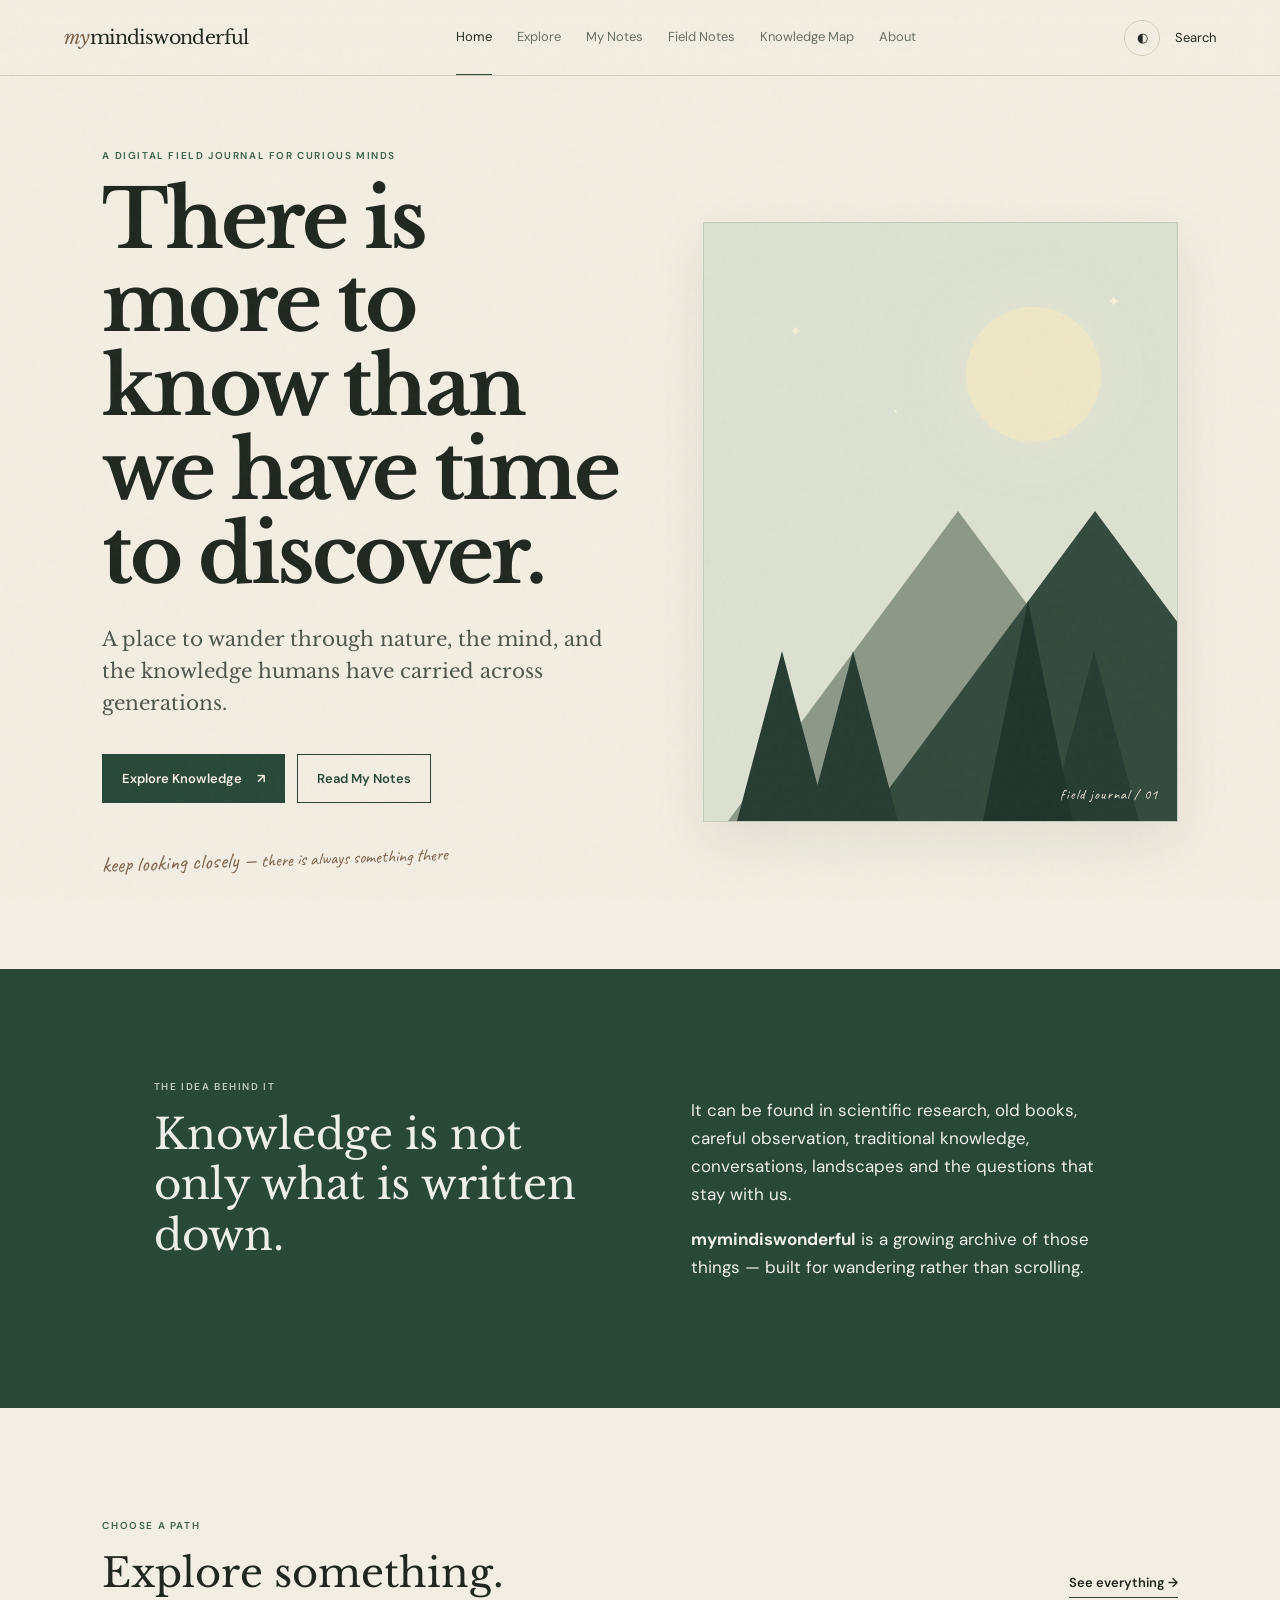
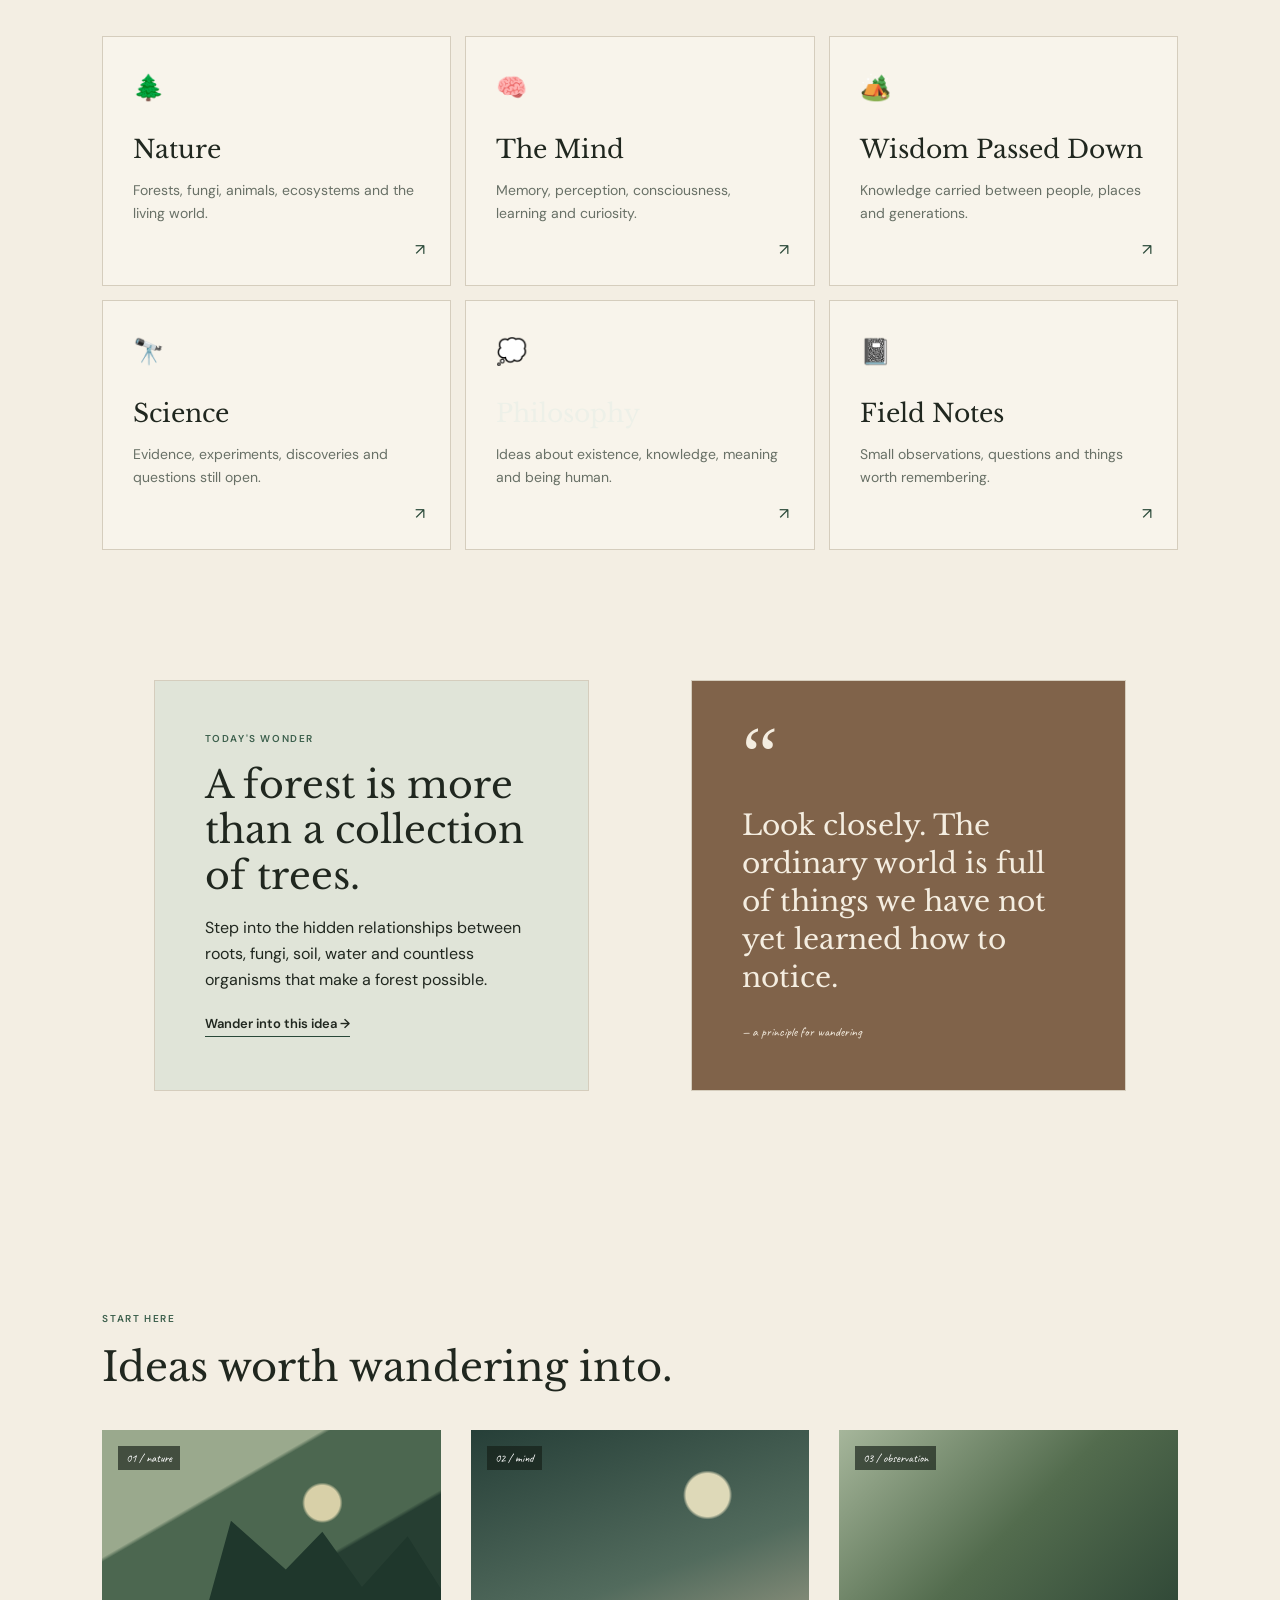
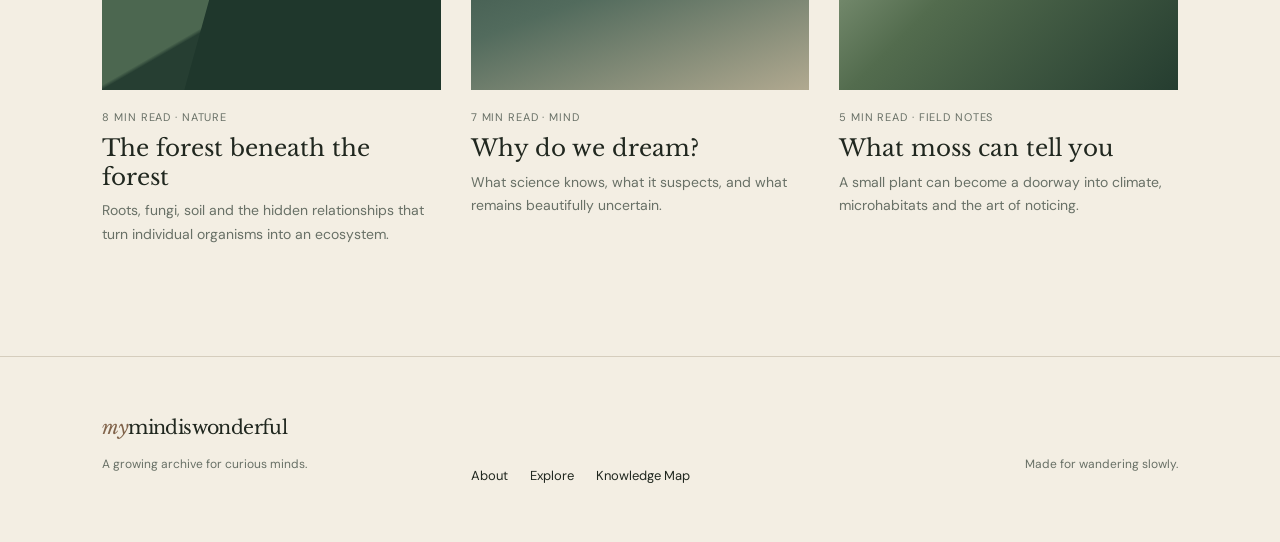
==== index.html @ 135b4496 "add files via upload" ====
<!doctype html>
<html lang="en">
<head>
  <meta charset="utf-8">
  <meta name="viewport" content="width=device-width, initial-scale=1">
  <meta name="description" content="mymindiswonderful — a quiet digital haven for nature, the human mind, traditional wisdom and ideas worth preserving.">
  <title>mymindiswonderful — Wander. Learn. Wonder.</title>
  <link rel="preconnect" href="https://fonts.googleapis.com">
  <link rel="preconnect" href="https://fonts.gstatic.com" crossorigin>
  <link href="https://fonts.googleapis.com/css2?family=Caveat:wght@500;600&family=DM+Sans:wght@400;500;600&family=Libre+Baskerville:wght@400;700&display=swap" rel="stylesheet">
  <link rel="stylesheet" href="styles.css">
</head>
<body>
  <div class="grain" aria-hidden="true"></div>
  <header class="site-header">
    <a class="brand" href="index.html"><span>my</span>mindiswonderful</a>
    <nav aria-label="Main navigation">
      <a class="active" href="index.html">Home</a>
      <a href="explore.html">Explore</a>
      <a href="notes.html">My Notes</a>
      <a href="field-notes.html">Field Notes</a>
      <a href="knowledge-map.html">Knowledge Map</a>
      <a href="about.html">About</a>
    </nav>
    <div class="header-actions">
      <button class="icon-btn" id="themeToggle" aria-label="Toggle dark mode">◐</button>
      <a class="search-link" href="explore.html#search">Search</a>
    </div>
  </header>

  <main>
    <section class="hero">
      <div class="hero-copy">
        <p class="eyebrow">A digital field journal for curious minds</p>
        <h1>There is more to know than we have time to discover.</h1>
        <p class="hero-lede">A place to wander through nature, the mind, and the knowledge humans have carried across generations.</p>
        <div class="hero-actions">
          <a class="button button-dark" href="explore.html">Explore Knowledge <span>↗</span></a>
          <a class="button button-paper" href="notes.html">Read My Notes</a>
        </div>
        <p class="hand-note">keep looking closely — <span>there is always something there</span></p>
      </div>
      <div class="hero-art" aria-label="Illustration of a forest, moon and stars">
        <div class="moon"></div>
        <div class="mountain mountain-back"></div>
        <div class="mountain mountain-front"></div>
        <div class="pine p1"></div><div class="pine p2"></div><div class="pine p3"></div><div class="pine p4"></div>
        <span class="star s1">✦</span><span class="star s2">·</span><span class="star s3">✦</span>
        <span class="art-caption">field journal / 01</span>
      </div>
    </section>

    <section class="philosophy section-grid">
      <div>
        <p class="eyebrow">The idea behind it</p>
        <h2>Knowledge is not only what is written down.</h2>
      </div>
      <div class="prose">
        <p>It can be found in scientific research, old books, careful observation, traditional knowledge, conversations, landscapes and the questions that stay with us.</p>
        <p><strong>mymindiswonderful</strong> is a growing archive of those things — built for wandering rather than scrolling.</p>
      </div>
    </section>

    <section class="explore-strip">
      <div class="section-heading">
        <div><p class="eyebrow">Choose a path</p><h2>Explore something.</h2></div>
        <a class="text-link" href="explore.html">See everything →</a>
      </div>
      <div class="category-grid">
        <a class="category-card nature" href="explore.html?category=Nature"><span class="category-icon">🌲</span><h3>Nature</h3><p>Forests, fungi, animals, ecosystems and the living world.</p><span class="card-arrow">↗</span></a>
        <a class="category-card mind" href="explore.html?category=Mind"><span class="category-icon">🧠</span><h3>The Mind</h3><p>Memory, perception, consciousness, learning and curiosity.</p><span class="card-arrow">↗</span></a>
        <a class="category-card wisdom" href="explore.html?category=Wisdom"><span class="category-icon">🏕️</span><h3>Wisdom Passed Down</h3><p>Knowledge carried between people, places and generations.</p><span class="card-arrow">↗</span></a>
        <a class="category-card science" href="explore.html?category=Science"><span class="category-icon">🔭</span><h3>Science</h3><p>Evidence, experiments, discoveries and questions still open.</p><span class="card-arrow">↗</span></a>
        <a class="category-card philosophy" href="explore.html?category=Philosophy"><span class="category-icon">💭</span><h3>Philosophy</h3><p>Ideas about existence, knowledge, meaning and being human.</p><span class="card-arrow">↗</span></a>
        <a class="category-card notes" href="notes.html"><span class="category-icon">📓</span><h3>Field Notes</h3><p>Small observations, questions and things worth remembering.</p><span class="card-arrow">↗</span></a>
      </div>
    </section>

    <section class="wonder section-grid">
      <div class="wonder-card">
        <p class="eyebrow">Today's Wonder</p>
        <h2 id="dailyTitle">A forest is more than a collection of trees.</h2>
        <p id="dailyText">Step into the hidden relationships between roots, fungi, soil, water and countless organisms that make a forest possible.</p>
        <a class="text-link" href="article.html?id=forest">Wander into this idea →</a>
      </div>
      <div class="quote-card">
        <span class="quote-mark">“</span>
        <p>Look closely. The ordinary world is full of things we have not yet learned how to notice.</p>
        <span class="quote-source">— a principle for wandering</span>
      </div>
    </section>

    <section class="featured">
      <div class="section-heading">
        <div><p class="eyebrow">Start here</p><h2>Ideas worth wandering into.</h2></div>
      </div>
      <div class="article-grid">
        <a class="article-card large" href="article.html?id=forest">
          <div class="article-image forest-image"><span>01 / nature</span></div>
          <div class="article-meta">8 min read · Nature</div>
          <h3>The forest beneath the forest</h3>
          <p>Roots, fungi, soil and the hidden relationships that turn individual organisms into an ecosystem.</p>
        </a>
        <a class="article-card" href="article.html?id=dreams">
          <div class="article-image dream-image"><span>02 / mind</span></div>
          <div class="article-meta">7 min read · Mind</div>
          <h3>Why do we dream?</h3>
          <p>What science knows, what it suspects, and what remains beautifully uncertain.</p>
        </a>
        <a class="article-card" href="article.html?id=moss">
          <div class="article-image moss-image"><span>03 / observation</span></div>
          <div class="article-meta">5 min read · Field Notes</div>
          <h3>What moss can tell you</h3>
          <p>A small plant can become a doorway into climate, microhabitats and the art of noticing.</p>
        </a>
      </div>
    </section>
  </main>

  <footer class="site-footer">
    <div><a class="brand" href="index.html"><span>my</span>mindiswonderful</a><p>A growing archive for curious minds.</p></div>
    <div class="footer-links"><a href="about.html">About</a><a href="explore.html">Explore</a><a href="knowledge-map.html">Knowledge Map</a></div>
    <p class="copyright">Made for wandering slowly.</p>
  </footer>
  <script src="app.js"></script>
</body>
</html>
---- styles.css ----
:root{
--paper:#f3eee3;--paper-2:#ebe4d5;--ink:#20271f;--muted:#687066;--green:#294838;--green-2:#3d604d;--brown:#80634a;--line:#d5cdbd;--card:#f8f4eb;--shadow:0 18px 55px rgba(35,43,33,.08);
}
*{box-sizing:border-box}html{scroll-behavior:smooth}body{margin:0;background:var(--paper);color:var(--ink);font-family:"DM Sans",sans-serif;line-height:1.65}a{color:inherit;text-decoration:none}.grain{position:fixed;inset:0;pointer-events:none;opacity:.05;z-index:100;background-image:url("data:image/svg+xml,%3Csvg viewBox='0 0 180 180' xmlns='http://www.w3.org/2000/svg'%3E%3Cfilter id='n'%3E%3CfeTurbulence type='fractalNoise' baseFrequency='.9' numOctaves='4' stitchTiles='stitch'/%3E%3C/filter%3E%3Crect width='100%25' height='100%25' filter='url(%23n)' opacity='.6'/%3E%3C/svg%3E")}
.site-header{height:76px;display:flex;align-items:center;justify-content:space-between;padding:0 5vw;border-bottom:1px solid var(--line);position:sticky;top:0;z-index:50;background:color-mix(in srgb,var(--paper) 92%,transparent);backdrop-filter:blur(12px)}.brand{font-family:"Libre Baskerville",serif;font-size:19px;letter-spacing:-.6px;white-space:nowrap}.brand span{font-style:italic;color:var(--brown)}nav{display:flex;gap:25px;font-size:13px;color:var(--muted)}nav a{padding:26px 0;border-bottom:1px solid transparent}nav a:hover,nav a.active{color:var(--ink);border-bottom-color:var(--green)}.header-actions{display:flex;align-items:center;gap:15px}.icon-btn{border:1px solid var(--line);background:transparent;border-radius:50%;width:36px;height:36px;cursor:pointer;color:var(--ink)}.search-link{font-size:13px}.hero{min-height:calc(100vh - 76px);padding:8vh 8vw;display:grid;grid-template-columns:1.05fr .95fr;align-items:center;gap:6vw}.eyebrow{text-transform:uppercase;letter-spacing:.16em;font-size:10px;font-weight:600;color:var(--green-2);margin:0 0 14px}.hero h1{font-family:"Libre Baskerville",serif;font-size:clamp(45px,6.3vw,92px);line-height:1.04;letter-spacing:-3px;max-width:850px;margin:0 0 25px}.hero-lede{font-family:"Libre Baskerville",serif;font-size:20px;line-height:1.6;max-width:650px;color:#4e574e}.hero-actions{display:flex;gap:12px;margin-top:35px}.button{display:inline-flex;align-items:center;justify-content:center;gap:15px;padding:13px 19px;border:1px solid var(--green);font-size:13px;font-weight:600;cursor:pointer}.button-dark{background:var(--green);color:#f7f1e5}.button-paper{background:transparent;color:var(--green)}.hand-note{font-family:"Caveat",cursive;font-size:22px;color:var(--brown);margin-top:35px;transform:rotate(-2deg)}.hand-note span{font-size:18px}.hero-art{height:600px;position:relative;overflow:hidden;background:#dce1d2;border:1px solid #c5cbbd;box-shadow:var(--shadow)}.moon{width:135px;height:135px;border-radius:50%;background:#eee7c8;position:absolute;right:16%;top:14%;box-shadow:0 0 70px rgba(244,238,203,.45)}.mountain{position:absolute;bottom:0;width:0;height:0;border-left:230px solid transparent;border-right:230px solid transparent;border-bottom:310px solid #536554}.mountain-back{left:5%;opacity:.75;border-bottom-color:#72806f}.mountain-front{left:34%;border-bottom-color:#344a3d}.pine{position:absolute;bottom:0;width:0;height:0;border-left:45px solid transparent;border-right:45px solid transparent;border-bottom:170px solid #263b31}.p1{left:7%;}.p2{left:22%;border-bottom-height:220px}.p3{right:8%;}.p4{right:22%;border-bottom:220px solid #1f342b}.star{position:absolute;color:#f5efd5}.s1{top:16%;left:18%}.s2{top:28%;left:40%;font-size:25px}.s3{top:11%;right:12%}.art-caption{position:absolute;bottom:18px;right:18px;color:#f0eadc;font:14px "Caveat",cursive;letter-spacing:.08em}.section-grid{display:grid;grid-template-columns:1fr 1fr;gap:8vw;padding:110px 12vw}.philosophy{background:var(--green);color:#edf0e8}.philosophy .eyebrow{color:#bdcdbd}.philosophy h2{font:42px/1.2 "Libre Baskerville",serif;margin:0}.prose{font-size:17px;max-width:650px}.explore-strip,.featured,.continue{padding:110px 8vw}.section-heading{display:flex;align-items:end;justify-content:space-between;margin-bottom:38px}.section-heading h2,.explore-strip h2{font:40px "Libre Baskerville",serif;margin:0}.text-link{font-weight:600;font-size:13px;border-bottom:1px solid var(--green);padding-bottom:4px}.category-grid{display:grid;grid-template-columns:repeat(3,1fr);gap:14px}.category-card{min-height:250px;padding:30px;background:var(--card);border:1px solid var(--line);position:relative;transition:transform .25s,box-shadow .25s}.category-card:hover{transform:translateY(-5px);box-shadow:var(--shadow)}.category-card h3{font:25px "Libre Baskerville",serif;margin:25px 0 8px}.category-card p{color:var(--muted);font-size:14px;max-width:300px}.category-icon{font-size:25px}.card-arrow{position:absolute;right:25px;bottom:22px;color:var(--green)}.wonder{padding-top:20px}.wonder-card,.quote-card{padding:50px;border:1px solid var(--line)}.wonder-card{background:#e0e4d8}.wonder-card h2{font:38px/1.2 "Libre Baskerville",serif;margin:10px 0}.quote-card{background:var(--brown);color:#f4ede0;display:flex;flex-direction:column;justify-content:center}.quote-mark{font:80px Georgia;line-height:.6}.quote-card p{font:28px/1.35 "Libre Baskerville",serif}.quote-source{font:13px "Caveat",cursive}.article-grid{display:grid;grid-template-columns:repeat(3,1fr);gap:30px}.article-card{display:block}.article-image{height:260px;position:relative;overflow:hidden;margin-bottom:18px;background:#64735e}.article-image span{position:absolute;left:16px;top:16px;font:12px "Caveat",cursive;color:#fff;background:rgba(20,30,22,.65);padding:4px 8px}.forest-image{background:radial-gradient(circle at 65% 28%,#d8d0a8 0 6%,transparent 7%),linear-gradient(150deg,#9aa98d 0 28%,#4c6750 29% 56%,#263e32 57%)}.forest-image:after{content:"";position:absolute;inset:35% -10% -20% 20%;background:#1f372c;clip-path:polygon(20% 0,38% 22%,50% 5%,63% 30%,78% 7%,100% 55%,100% 100%,0 100%)}.dream-image{background:radial-gradient(circle at 70% 25%,#ded9b8 0 7%,transparent 8%),linear-gradient(160deg,#263f38,#526b5d 55%,#b1a990)}.moss-image{background:linear-gradient(135deg,#a6b69b,#536c4e 45%,#253d30)}.sky-image{background:linear-gradient(180deg,#7d9aa0 0 45%,#d7d1b6 46% 58%,#63745f 59%)}.article-meta{font-size:11px;text-transform:uppercase;letter-spacing:.08em;color:var(--muted)}.article-card h3{font:23px/1.25 "Libre Baskerville",serif;margin:8px 0}.article-card p{font-size:14px;color:var(--muted);margin:0}.site-footer{padding:55px 8vw;border-top:1px solid var(--line);display:grid;grid-template-columns:1fr 1fr 1fr;gap:30px;align-items:end}.site-footer p{font-size:12px;color:var(--muted)}.footer-links{display:flex;gap:22px;font-size:13px}.copyright{text-align:right}.page{max-width:1280px;margin:auto;padding:90px 6vw}.page-intro{max-width:850px;margin:0 auto 75px;text-align:center}.page-intro h1,.about-hero h1{font:clamp(48px,7vw,82px)/1.08 "Libre Baskerville",serif;letter-spacing:-3px;margin:0 0 20px}.page-intro>p:last-child{font:19px/1.6 "Libre Baskerville",serif;color:var(--muted)}.search-panel{border:1px solid var(--line);padding:30px;background:var(--card);margin-bottom:70px}.search-panel label{display:block;font:26px "Libre Baskerville",serif;margin-bottom:18px}.search-row{display:flex;gap:10px}.search-row input{flex:1;padding:14px 16px;border:1px solid var(--line);background:var(--paper);font:15px "DM Sans",sans-serif;color:var(--ink)}.filters{display:flex;gap:8px;flex-wrap:wrap;margin-top:20px}.filter{border:1px solid var(--line);background:transparent;padding:7px 11px;font-size:12px;cursor:pointer}.filter.active{background:var(--green);color:#fff;border-color:var(--green)}.results-head{display:flex;justify-content:space-between;align-items:end;margin-bottom:22px}.results-head span{font-size:12px;color:var(--muted)}.explore-grid{display:grid;grid-template-columns:repeat(3,1fr);gap:42px 28px}.empty-state{grid-column:1/-1;padding:80px;text-align:center;border:1px dashed var(--line)}.surprise-modal{position:fixed;inset:0;background:rgba(22,29,23,.55);z-index:100;display:grid;place-items:center;padding:25px}.surprise-box{max-width:620px;background:var(--paper);padding:55px;position:relative;box-shadow:var(--shadow)}.surprise-box h2{font:36px "Libre Baskerville",serif}.surprise-box p{color:var(--muted)}.close{position:absolute;right:18px;top:15px;border:0;background:transparent;font-size:28px;cursor:pointer}.notebook-intro{text-align:left;max-width:900px}.notebook-intro .hand-note{display:block}.notes-list{max-width:850px;margin:auto;display:grid;gap:30px}.note-paper{background:#eee4c9;border:1px solid #d2c3a7;padding:45px;box-shadow:4px 6px 0 rgba(89,70,47,.07);position:relative}.note-paper:before{content:"";position:absolute;left:0;top:0;bottom:0;width:4px;background:#a45d47;opacity:.7}.note-stamp{position:absolute;right:25px;top:20px;font-size:10px;letter-spacing:.1em;color:#80634a}.note-paper h2{font:31px "Libre Baskerville",serif}.note-paper p{color:#565346}.note-tags{display:flex;gap:7px;flex-wrap:wrap;margin-top:20px}.note-tags span{border:1px solid var(--line);padding:3px 8px;font-size:10px;text-transform:uppercase;letter-spacing:.06em}.field-grid{display:grid;grid-template-columns:1.2fr .8fr;gap:25px}.field-card{background:var(--card);border:1px solid var(--line)}.field-card.tall{grid-row:span 2}.field-photo{height:260px}.field-card.tall .field-photo{height:410px}.river-photo{background:linear-gradient(160deg,#6c7e72,#a8b2a0 55%,#455b4d)}.forest-photo{background:linear-gradient(150deg,#bac6aa,#4e674f 45%,#243d30)}.sky-photo{background:linear-gradient(180deg,#829ba1,#ddd5b7 55%,#596b56)}.field-content{padding:28px}.field-number{font:13px "Caveat",cursive;color:var(--brown);letter-spacing:.1em}.field-content h2{font:28px "Libre Baskerville",serif;margin:8px 0}.field-meta{font-size:11px;color:var(--muted);text-transform:uppercase;letter-spacing:.06em}.map-shell{height:600px;background:#e5e6d9;border:1px solid var(--line);position:relative;overflow:hidden}.connections{position:absolute;inset:0;width:100%;height:100%}.connections path{fill:none;stroke:#8d9b89;stroke-width:1.2;stroke-dasharray:5 8}.map-node{position:absolute;width:125px;height:125px;border-radius:50%;background:var(--paper);border:1px solid #aeb8a8;display:grid;place-items:center;text-align:center;align-content:center;box-shadow:0 8px 30px rgba(40,50,40,.08)}.map-node b{font-size:11px;letter-spacing:.08em}.map-node small{font:13px "Caveat",cursive;color:var(--brown)}.central{left:calc(50% - 62px);top:calc(50% - 62px);width:145px;height:145px;background:var(--green);color:#fff;border-color:var(--green)}.central small{color:#d1ddcf}.n1{left:10%;top:10%}.n2{right:10%;top:10%}.n3{left:8%;bottom:10%}.n4{right:8%;bottom:10%}.n5{left:calc(50% - 62px);top:1%}.n6{left:calc(50% - 62px);bottom:1%}.map-caption{text-align:center;color:var(--muted);font:18px "Caveat",cursive}.about-hero{padding:70px 0 120px;max-width:1050px}.about-hero h1{font-size:60px}.about-grid{padding:90px 0;border-top:1px solid var(--line);border-bottom:1px solid var(--line)}.prose.large{font:19px/1.8 "Libre Baskerville",serif}.ethics{padding:100px 0}.ethics-grid{display:grid;grid-template-columns:repeat(5,1fr);gap:1px;background:var(--line);margin-top:35px}.ethics-grid div{background:var(--paper);padding:25px}.ethics-grid h3{font:20px "Libre Baskerville",serif}.ethics-grid p{font-size:13px;color:var(--muted)}.reading-progress{position:fixed;top:0;left:0;right:0;height:3px;background:transparent;z-index:100}.reading-progress span{display:block;height:100%;background:var(--brown);width:0}.article-page{padding:70px 7vw}.article-topline{display:flex;justify-content:space-between;font-size:11px;text-transform:uppercase;letter-spacing:.08em;color:var(--muted);max-width:1050px;margin:auto}.article-header{max-width:900px;margin:70px auto 45px;text-align:center}.article-header h1{font:clamp(45px,7vw,78px)/1.08 "Libre Baskerville",serif;letter-spacing:-3px;margin:0 0 25px}.article-subtitle{font:20px/1.6 "Libre Baskerville",serif;color:var(--muted)}.article-byline{font-size:12px;color:var(--brown);margin-top:25px}.article-hero{height:500px;max-width:1200px;margin:0 auto 80px;position:relative}.article-hero span{position:absolute;bottom:18px;left:18px;color:#fff;background:rgba(20,30,22,.65);padding:5px 10px;font:13px "Caveat",cursive}.article-layout{display:grid;grid-template-columns:220px 1fr;gap:70px;max-width:1000px;margin:auto}.toc{position:sticky;top:105px;height:max-content}.toc a{display:block;font-size:12px;color:var(--muted);padding:7px 0}.toc a:hover{color:var(--green)}.article-body{font:18px/1.9 "Libre Baskerville",serif}.article-body .lead{font-size:23px;line-height:1.65}.article-body section{margin:70px 0;scroll-margin-top:100px}.article-body h2{font:31px "Libre Baskerville",serif}.article-body blockquote{margin:45px 0;padding:25px 0 25px 30px;border-left:2px solid var(--brown);font:24px/1.5 "Caveat",cursive;color:var(--brown)}.knowledge-labels{font-family:"DM Sans",sans-serif;background:var(--paper-2);padding:25px}.knowledge-labels h3{font:20px "Libre Baskerville",serif}.status-row{display:flex;gap:12px;flex-wrap:wrap}.status-row span{font-size:11px;border:1px solid var(--line);padding:6px 9px}.sources{font-family:"DM Sans",sans-serif;border-top:1px solid var(--line);padding-top:20px}.sources h2{font-family:"Libre Baskerville",serif}.source-note{font-size:14px;color:var(--muted)}.sources li{font-size:13px;margin:10px 0}.continue{background:var(--paper-2)}.continue h2{font:38px "Libre Baskerville",serif;margin:0 0 35px}

html[data-theme="dark"]{--paper:#18231d;--paper-2:#202d25;--ink:#e9e5d9;--muted:#a9b2a7;--green:#9db29d;--green-2:#b7c9b5;--brown:#c3a17f;--line:#354239;--card:#1e2a22;--shadow:0 18px 55px rgba(0,0,0,.2)}html[data-theme="dark"] .hero-art{background:#26372f;border-color:#425248}html[data-theme="dark"] .mountain-back{border-bottom-color:#415748}html[data-theme="dark"] .mountain-front{border-bottom-color:#1b2b23}html[data-theme="dark"] .pine{border-bottom-color:#14241c}html[data-theme="dark"] .philosophy{background:#111a15}html[data-theme="dark"] .category-card{background:var(--card)}html[data-theme="dark"] .wonder-card{background:#29382f}html[data-theme="dark"] .quote-card{background:#4a3b2f}html[data-theme="dark"] .map-shell{background:#202b24}html[data-theme="dark"] .note-paper{background:#2d3027;color:#e9e5d9}

@media(max-width:900px){.site-header{padding:0 4vw}.site-header nav{display:none}.hero{grid-template-columns:1fr;padding:70px 6vw}.hero-art{height:420px}.section-grid,.about-grid{grid-template-columns:1fr;padding:75px 7vw;gap:40px}.category-grid,.article-grid,.explore-grid{grid-template-columns:1fr 1fr}.field-grid{grid-template-columns:1fr}.field-card.tall{grid-row:auto}.ethics-grid{grid-template-columns:1fr 1fr}.article-layout{grid-template-columns:1fr;gap:20px}.toc{position:static;display:flex;gap:15px;overflow:auto;border-bottom:1px solid var(--line);padding-bottom:10px}.toc a{white-space:nowrap}.article-hero{height:380px}.site-footer{grid-template-columns:1fr}.copyright{text-align:left}.map-shell{height:520px}}
@media(max-width:600px){.brand{font-size:16px}.header-actions .search-link{display:none}.hero h1{font-size:46px;letter-spacing:-2px}.hero-lede{font-size:17px}.hero-art{height:330px}.category-grid,.article-grid,.explore-grid{grid-template-columns:1fr}.wonder{padding-top:0}.wonder-card,.quote-card{padding:32px}.page{padding:65px 5vw}.page-intro h1,.about-hero h1{font-size:46px;letter-spacing:-2px}.search-row{flex-direction:column}.about-hero{padding:30px 0 80px}.ethics-grid{grid-template-columns:1fr}.map-shell{height:450px}.map-node{width:90px;height:90px}.central{width:115px;height:115px}.n1{left:2%;top:7%}.n2{right:2%;top:7%}.n3{left:2%;bottom:7%}.n4{right:2%;bottom:7%}.n5,.n6{left:calc(50% - 45px)}.article-page{padding:45px 5vw}.article-topline span:nth-child(3){display:none}.article-header h1{font-size:45px;letter-spacing:-2px}.article-hero{height:300px;margin-bottom:45px}.article-body{font-size:16px}.article-body .lead{font-size:19px}.continue{padding:70px 5vw}.footer-links{flex-wrap:wrap}.note-paper{padding:32px}.note-stamp{position:static;margin-bottom:10px}}
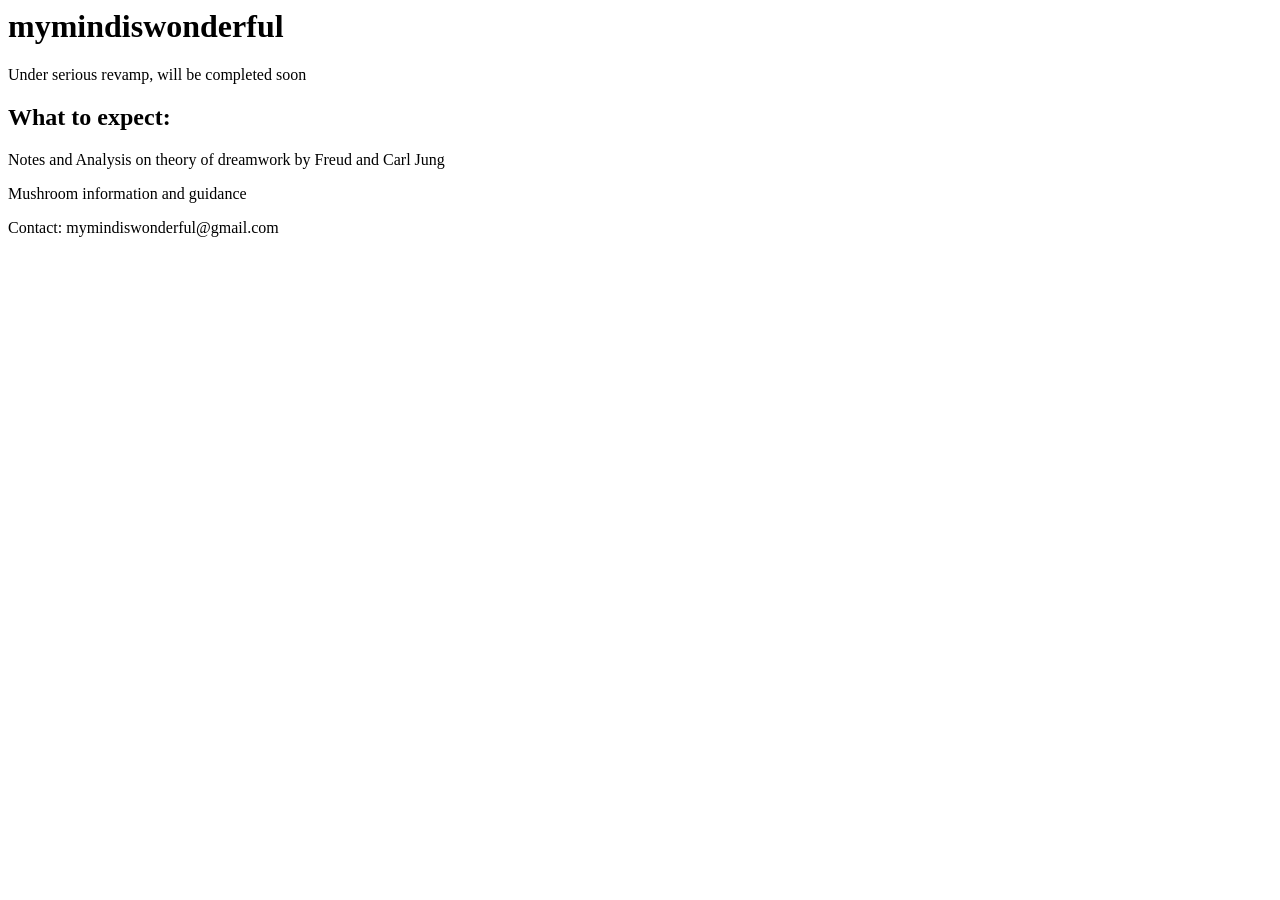
==== commit 3af20284: "Rename main.html to index.html" ====
--- a/index.html
+++ b/index.html
@@ -1,127 +1,13 @@
-<!doctype html>
-<html lang="en">
-<head>
-  <meta charset="utf-8">
-  <meta name="viewport" content="width=device-width, initial-scale=1">
-  <meta name="description" content="mymindiswonderful — a quiet digital haven for nature, the human mind, traditional wisdom and ideas worth preserving.">
-  <title>mymindiswonderful — Wander. Learn. Wonder.</title>
-  <link rel="preconnect" href="https://fonts.googleapis.com">
-  <link rel="preconnect" href="https://fonts.gstatic.com" crossorigin>
-  <link href="https://fonts.googleapis.com/css2?family=Caveat:wght@500;600&family=DM+Sans:wght@400;500;600&family=Libre+Baskerville:wght@400;700&display=swap" rel="stylesheet">
-  <link rel="stylesheet" href="styles.css">
-</head>
-<body>
-  <div class="grain" aria-hidden="true"></div>
-  <header class="site-header">
-    <a class="brand" href="index.html"><span>my</span>mindiswonderful</a>
-    <nav aria-label="Main navigation">
-      <a class="active" href="index.html">Home</a>
-      <a href="explore.html">Explore</a>
-      <a href="notes.html">My Notes</a>
-      <a href="field-notes.html">Field Notes</a>
-      <a href="knowledge-map.html">Knowledge Map</a>
-      <a href="about.html">About</a>
-    </nav>
-    <div class="header-actions">
-      <button class="icon-btn" id="themeToggle" aria-label="Toggle dark mode">◐</button>
-      <a class="search-link" href="explore.html#search">Search</a>
-    </div>
-  </header>
+<html>
+    <head>
+        <title>mymindiswonderful</title>
+        <meta name="viewport" content="width=device-width, initial-scale=1.0">
+    </head>
 
-  <main>
-    <section class="hero">
-      <div class="hero-copy">
-        <p class="eyebrow">A digital field journal for curious minds</p>
-        <h1>There is more to know than we have time to discover.</h1>
-        <p class="hero-lede">A place to wander through nature, the mind, and the knowledge humans have carried across generations.</p>
-        <div class="hero-actions">
-          <a class="button button-dark" href="explore.html">Explore Knowledge <span>↗</span></a>
-          <a class="button button-paper" href="notes.html">Read My Notes</a>
-        </div>
-        <p class="hand-note">keep looking closely — <span>there is always something there</span></p>
-      </div>
-      <div class="hero-art" aria-label="Illustration of a forest, moon and stars">
-        <div class="moon"></div>
-        <div class="mountain mountain-back"></div>
-        <div class="mountain mountain-front"></div>
-        <div class="pine p1"></div><div class="pine p2"></div><div class="pine p3"></div><div class="pine p4"></div>
-        <span class="star s1">✦</span><span class="star s2">·</span><span class="star s3">✦</span>
-        <span class="art-caption">field journal / 01</span>
-      </div>
-    </section>
-
-    <section class="philosophy section-grid">
-      <div>
-        <p class="eyebrow">The idea behind it</p>
-        <h2>Knowledge is not only what is written down.</h2>
-      </div>
-      <div class="prose">
-        <p>It can be found in scientific research, old books, careful observation, traditional knowledge, conversations, landscapes and the questions that stay with us.</p>
-        <p><strong>mymindiswonderful</strong> is a growing archive of those things — built for wandering rather than scrolling.</p>
-      </div>
-    </section>
-
-    <section class="explore-strip">
-      <div class="section-heading">
-        <div><p class="eyebrow">Choose a path</p><h2>Explore something.</h2></div>
-        <a class="text-link" href="explore.html">See everything →</a>
-      </div>
-      <div class="category-grid">
-        <a class="category-card nature" href="explore.html?category=Nature"><span class="category-icon">🌲</span><h3>Nature</h3><p>Forests, fungi, animals, ecosystems and the living world.</p><span class="card-arrow">↗</span></a>
-        <a class="category-card mind" href="explore.html?category=Mind"><span class="category-icon">🧠</span><h3>The Mind</h3><p>Memory, perception, consciousness, learning and curiosity.</p><span class="card-arrow">↗</span></a>
-        <a class="category-card wisdom" href="explore.html?category=Wisdom"><span class="category-icon">🏕️</span><h3>Wisdom Passed Down</h3><p>Knowledge carried between people, places and generations.</p><span class="card-arrow">↗</span></a>
-        <a class="category-card science" href="explore.html?category=Science"><span class="category-icon">🔭</span><h3>Science</h3><p>Evidence, experiments, discoveries and questions still open.</p><span class="card-arrow">↗</span></a>
-        <a class="category-card philosophy" href="explore.html?category=Philosophy"><span class="category-icon">💭</span><h3>Philosophy</h3><p>Ideas about existence, knowledge, meaning and being human.</p><span class="card-arrow">↗</span></a>
-        <a class="category-card notes" href="notes.html"><span class="category-icon">📓</span><h3>Field Notes</h3><p>Small observations, questions and things worth remembering.</p><span class="card-arrow">↗</span></a>
-      </div>
-    </section>
-
-    <section class="wonder section-grid">
-      <div class="wonder-card">
-        <p class="eyebrow">Today's Wonder</p>
-        <h2 id="dailyTitle">A forest is more than a collection of trees.</h2>
-        <p id="dailyText">Step into the hidden relationships between roots, fungi, soil, water and countless organisms that make a forest possible.</p>
-        <a class="text-link" href="article.html?id=forest">Wander into this idea →</a>
-      </div>
-      <div class="quote-card">
-        <span class="quote-mark">“</span>
-        <p>Look closely. The ordinary world is full of things we have not yet learned how to notice.</p>
-        <span class="quote-source">— a principle for wandering</span>
-      </div>
-    </section>
-
-    <section class="featured">
-      <div class="section-heading">
-        <div><p class="eyebrow">Start here</p><h2>Ideas worth wandering into.</h2></div>
-      </div>
-      <div class="article-grid">
-        <a class="article-card large" href="article.html?id=forest">
-          <div class="article-image forest-image"><span>01 / nature</span></div>
-          <div class="article-meta">8 min read · Nature</div>
-          <h3>The forest beneath the forest</h3>
-          <p>Roots, fungi, soil and the hidden relationships that turn individual organisms into an ecosystem.</p>
-        </a>
-        <a class="article-card" href="article.html?id=dreams">
-          <div class="article-image dream-image"><span>02 / mind</span></div>
-          <div class="article-meta">7 min read · Mind</div>
-          <h3>Why do we dream?</h3>
-          <p>What science knows, what it suspects, and what remains beautifully uncertain.</p>
-        </a>
-        <a class="article-card" href="article.html?id=moss">
-          <div class="article-image moss-image"><span>03 / observation</span></div>
-          <div class="article-meta">5 min read · Field Notes</div>
-          <h3>What moss can tell you</h3>
-          <p>A small plant can become a doorway into climate, microhabitats and the art of noticing.</p>
-        </a>
-      </div>
-    </section>
-  </main>
-
-  <footer class="site-footer">
-    <div><a class="brand" href="index.html"><span>my</span>mindiswonderful</a><p>A growing archive for curious minds.</p></div>
-    <div class="footer-links"><a href="about.html">About</a><a href="explore.html">Explore</a><a href="knowledge-map.html">Knowledge Map</a></div>
-    <p class="copyright">Made for wandering slowly.</p>
-  </footer>
-  <script src="app.js"></script>
-</body>
-</html>+    <h1>mymindiswonderful</h1>
+    <p>Under serious revamp, will be completed soon</p>
+    <h2>What to expect:</h2>
+    <p>Notes and Analysis on theory of dreamwork by Freud and Carl Jung</p>
+    <p>Mushroom information and guidance</p>
+    <p>Contact: mymindiswonderful@gmail.com</p>
+</html>
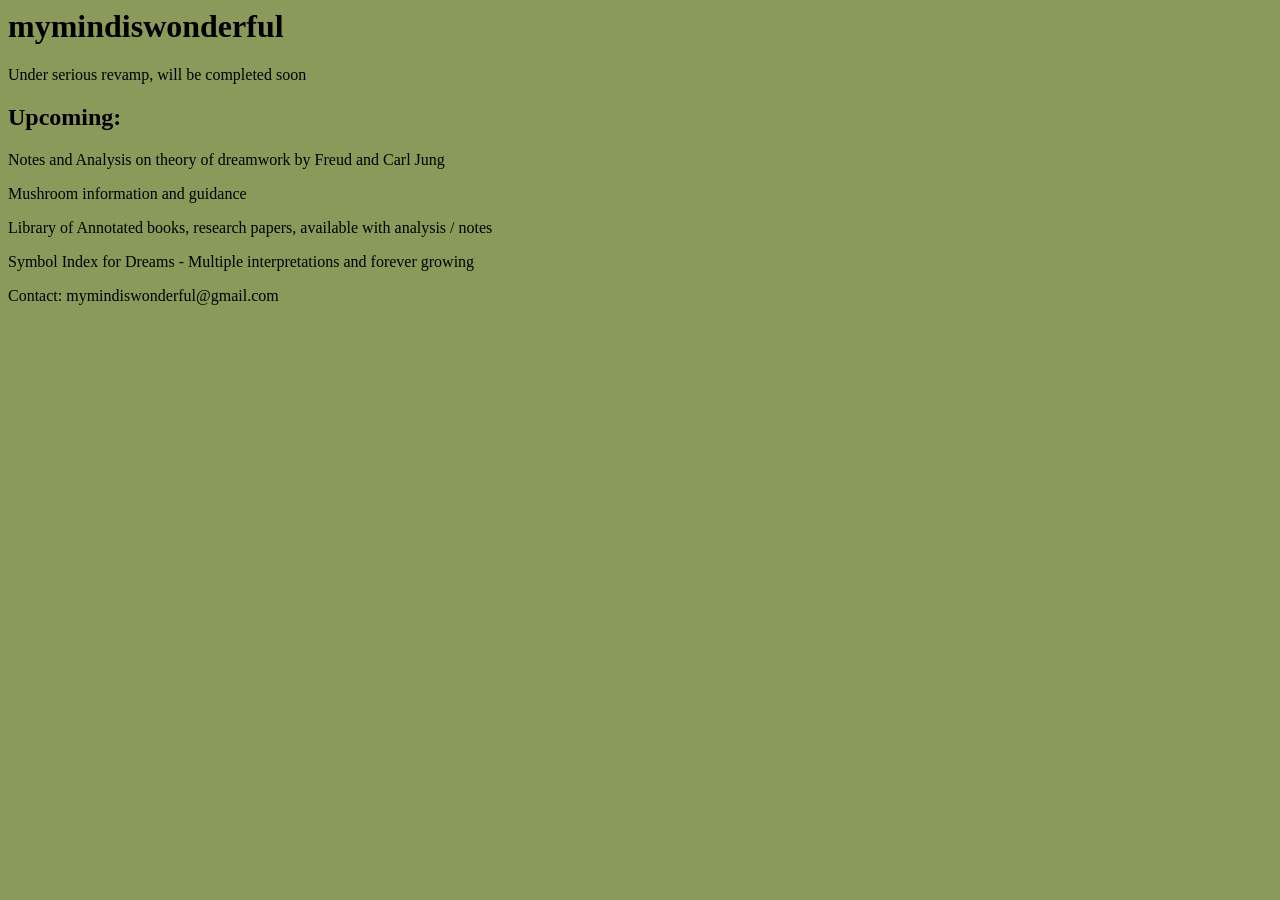
==== commit fb2a2c08: "update index.html" ====
--- a/index.html
+++ b/index.html
@@ -2,12 +2,16 @@
     <head>
         <title>mymindiswonderful</title>
         <meta name="viewport" content="width=device-width, initial-scale=1.0">
+        <link rel="stylesheet" href="main.css">
     </head>
-
-    <h1>mymindiswonderful</h1>
-    <p>Under serious revamp, will be completed soon</p>
-    <h2>What to expect:</h2>
-    <p>Notes and Analysis on theory of dreamwork by Freud and Carl Jung</p>
-    <p>Mushroom information and guidance</p>
-    <p>Contact: mymindiswonderful@gmail.com</p>
-</html>
+    <body>
+        <h1>mymindiswonderful</h1>
+            <p>Under serious revamp, will be completed soon</p>
+        <h2>Upcoming:</h2>
+            <p>Notes and Analysis on theory of dreamwork by Freud and Carl Jung</p>
+            <p>Mushroom information and guidance</p>
+            <p>Library of Annotated books, research papers, available with analysis / notes</p>
+            <p>Symbol Index for Dreams - Multiple interpretations and forever growing</p>
+            <p>Contact: mymindiswonderful@gmail.com</p>
+    </body>
+</html>
--- a/main.css
+++ b/main.css
@@ -0,0 +1,3 @@
+html {
+    background-color: #8A9A5B
+}
